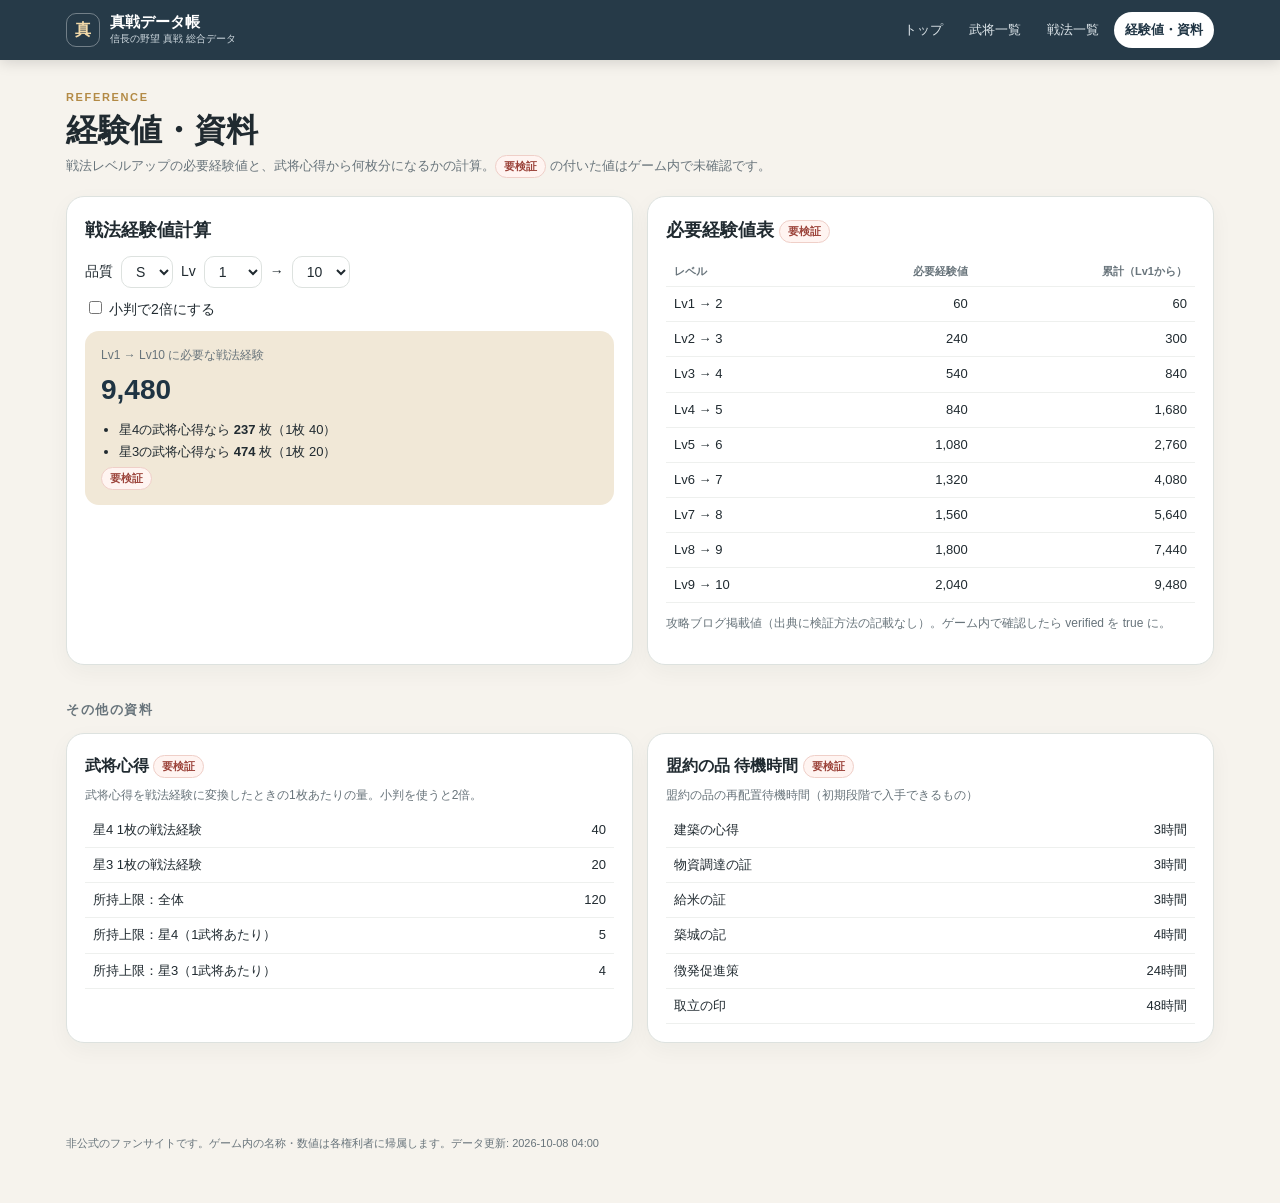
==== exp.html @ afe3e524 "Add Shinsen databook portal: generals, tactics, exp reference, tool links Master data from Qookka pu" ====
<!DOCTYPE html>
<html lang="ja">
<head>
<meta charset="utf-8">
<meta name="viewport" content="width=device-width, initial-scale=1, viewport-fit=cover">
<meta name="robots" content="noindex, nofollow">
<meta name="theme-color" content="#1f3443">
<title>経験値・資料 | 真戦データ帳</title>
<link rel="icon" href="data:image/svg+xml,%3Csvg xmlns=%27http://www.w3.org/2000/svg%27 viewBox=%270 0 64 64%27%3E%3Crect width=%2764%27 height=%2764%27 rx=%2714%27 fill=%27%231f3443%27/%3E%3Ctext x=%2732%27 y=%2745%27 font-size=%2736%27 text-anchor=%27middle%27 fill=%27%23f2d9a8%27 font-weight=%27900%27%3E%E7%9C%9F%3C/text%3E%3C/svg%3E">
<link rel="stylesheet" href="assets/site.css">
</head>
<body>
<main class="wrap">
  <div class="page-head">
    <div class="eyebrow">REFERENCE</div>
    <h1>経験値・資料</h1>
    <p>戦法レベルアップの必要経験値と、武将心得から何枚分になるかの計算。<span class="badge-warn">要検証</span> の付いた値はゲーム内で未確認です。</p>
  </div>

  <div class="grid2">
    <section class="card">
      <h2 style="margin:0 0 10px;font-size:18px">戦法経験値計算</h2>
      <div class="calc">
        <div class="calc-row">
          品質 <select id="grade"></select>
          Lv <select id="from"></select> → <select id="to"></select>
        </div>
        <div class="calc-row">
          <label><input type="checkbox" id="koban"> 小判で2倍にする</label>
        </div>
        <div class="result" id="result"></div>
      </div>
    </section>

    <section class="card">
      <h2 style="margin:0 0 10px;font-size:18px">必要経験値表 <span id="exp-badge"></span></h2>
      <table class="mini" id="exp-table">
        <thead><tr><th>レベル</th><th>必要経験値</th><th>累計（Lv1から）</th></tr></thead>
        <tbody></tbody>
      </table>
      <p class="note" id="exp-note"></p>
    </section>
  </div>

  <h2 class="section-title">その他の資料</h2>
  <div class="grid2" id="others"></div>
</main>

<script type="module">
import { $, esc, loadJSON } from "./assets/site.js";

const ref = await loadJSON("reference.json");
const grades = Object.keys(ref.tacticExp).filter((g) => ref.tacticExp[g].toNext.length);
const badge = (v) => (v ? "" : ' <span class="badge-warn">要検証</span>');

$("#grade").innerHTML = grades.map((g) => `<option>${g}</option>`).join("");
const lvOptions = (sel, from, to, value) => {
  sel.innerHTML = Array.from({ length: to - from + 1 }, (_, i) => from + i).map((n) => `<option ${n === value ? "selected" : ""}>${n}</option>`).join("");
};

function table() {
  const g = ref.tacticExp[$("#grade").value];
  let sum = 0;
  $("#exp-table tbody").innerHTML = g.toNext.map((n, i) => {
    sum += n;
    return `<tr><td>Lv${i + 1} → ${i + 2}</td><td>${n.toLocaleString()}</td><td>${sum.toLocaleString()}</td></tr>`;
  }).join("");
  $("#exp-badge").innerHTML = badge(g.verified);
  $("#exp-note").textContent = g.note;
}

function calc() {
  const g = ref.tacticExp[$("#grade").value];
  const from = +$("#from").value, to = +$("#to").value;
  const need = g.toNext.slice(from - 1, Math.max(from - 1, to - 1)).reduce((a, b) => a + b, 0);
  const mul = $("#koban").checked ? 2 : 1;
  const per = ref.kokoroe.expPerCard;
  $("#result").innerHTML = `
    <div class="small muted">Lv${from} → Lv${to} に必要な戦法経験</div>
    <div class="big">${need.toLocaleString()}</div>
    <ul>${Object.entries(per).map(([k, v]) => `<li>${esc(k)}の武将心得なら <b>${Math.ceil(need / (v * mul)).toLocaleString()}</b> 枚（1枚 ${v * mul}）</li>`).join("")}</ul>
    ${badge(g.verified && ref.kokoroe.verified)}`;
}

function resetLv() {
  const max = ref.tacticExp[$("#grade").value].toNext.length + 1;
  lvOptions($("#from"), 1, max, 1);
  lvOptions($("#to"), 1, max, max);
}

$("#grade").addEventListener("change", () => { resetLv(); table(); calc(); });
for (const id of ["#from", "#to", "#koban"]) $(id).addEventListener("change", calc);
resetLv(); table(); calc();

const k = ref.kokoroe, c = ref.itemCooldown;
$("#others").innerHTML = `
  <section class="card">
    <h2 style="margin:0 0 6px;font-size:16px">武将心得${badge(k.verified)}</h2>
    <p class="small muted" style="margin:0 0 8px">${esc(k.note)}</p>
    <table class="mini"><tbody>
      ${Object.entries(k.expPerCard).map(([a, b]) => `<tr><td>${esc(a)} 1枚の戦法経験</td><td>${b}</td></tr>`).join("")}
      ${Object.entries(k.maxStack).map(([a, b]) => `<tr><td>所持上限：${esc(a)}</td><td>${b}</td></tr>`).join("")}
    </tbody></table>
  </section>
  <section class="card">
    <h2 style="margin:0 0 6px;font-size:16px">盟約の品 待機時間${badge(c.verified)}</h2>
    <p class="small muted" style="margin:0 0 8px">${esc(c.note)}</p>
    <table class="mini"><tbody>${c.rows.map(([a, b]) => `<tr><td>${esc(a)}</td><td>${esc(b)}</td></tr>`).join("")}</tbody></table>
  </section>`;
</script>
</body>
</html>
---- assets/site.css ----
:root{
  --paper:#f6f3ed;--surface:#fff;--surface2:#fafaf8;--ink:#202a30;--muted:#68747b;
  --navy:#1f3443;--navy2:#29495d;--gold:#b38a45;--gold-soft:#f1e8d7;--line:#dde2df;
  --warn:#9c443b;--warn-bg:#fff4f1;--ok:#3c6a56;--ok-bg:#eff7f3;
  --shadow:0 12px 30px rgba(24,39,48,.08);--radius:18px;
  --f-oda:#b3423a;--f-toyotomi:#c08a1e;--f-tokugawa:#3a6b3f;--f-takeda:#9a2f2f;--f-uesugi:#2f5d8a;--f-gun:#5d5f66;
}
*{box-sizing:border-box;min-width:0}
html{scroll-behavior:smooth;overflow-x:hidden}
body{margin:0;background:var(--paper);color:var(--ink);font-family:-apple-system,BlinkMacSystemFont,"Segoe UI","Hiragino Sans","Yu Gothic UI","Yu Gothic",Meiryo,sans-serif;line-height:1.7;-webkit-text-size-adjust:100%}
a{color:inherit}
button,input,select{font:inherit;color:inherit}

/* ---------- topbar ---------- */
.topbar{position:sticky;top:0;z-index:50;background:rgba(31,52,67,.97);color:#fff;padding-top:env(safe-area-inset-top);box-shadow:0 2px 14px rgba(0,0,0,.15)}
.topbar-inner{max-width:1180px;margin:auto;min-height:60px;padding:0 16px;display:flex;align-items:center;gap:14px}
.brand{display:flex;align-items:center;gap:10px;text-decoration:none;flex-shrink:0}
.brand-mark{width:34px;height:34px;border:1px solid rgba(255,255,255,.35);border-radius:10px;display:grid;place-items:center;font-weight:900;color:#f2d9a8}
.brand strong{display:block;font-size:15px;line-height:1.15}
.brand small{display:block;color:#cfd9df;font-size:10px}
.nav{display:flex;gap:4px;margin-left:auto;overflow-x:auto;scrollbar-width:none}
.nav::-webkit-scrollbar{display:none}
.nav a{text-decoration:none;font-size:13px;padding:7px 11px;border-radius:999px;white-space:nowrap;color:#dfe7eb}
.nav a:hover{background:rgba(255,255,255,.1)}
.nav a[aria-current=page]{background:#fff;color:var(--navy);font-weight:800}

/* ---------- layout ---------- */
.wrap{max-width:1180px;margin:auto;padding:22px 16px 80px}
.page-head{margin:6px 0 18px}
.eyebrow{font-size:11px;letter-spacing:.15em;color:var(--gold);font-weight:800}
.page-head h1{font-size:clamp(24px,4vw,32px);line-height:1.2;margin:4px 0 6px}
.page-head p{margin:0;color:var(--muted);font-size:13px}
.card{background:var(--surface);border:1px solid var(--line);border-radius:var(--radius);padding:18px;box-shadow:0 7px 22px rgba(28,42,49,.045)}
.muted{color:var(--muted)}
.small{font-size:12px}
.note{font-size:12px;color:var(--muted);margin-top:10px}
.badge-warn{display:inline-block;font-size:11px;font-weight:800;color:var(--warn);background:var(--warn-bg);border:1px solid #efcfc8;border-radius:999px;padding:1px 8px;vertical-align:middle}

/* ---------- hero (top page) ---------- */
.hero{background:linear-gradient(145deg,#1f3443,#31546a);color:#fff;border-radius:26px;padding:clamp(22px,4vw,40px);box-shadow:var(--shadow);position:relative;overflow:hidden}
.hero:after{content:"";position:absolute;width:240px;height:240px;border:1px solid rgba(255,255,255,.09);border-radius:50%;right:-95px;top:-80px;box-shadow:0 0 0 40px rgba(255,255,255,.025),0 0 0 80px rgba(255,255,255,.02)}
.hero .eyebrow{color:#e8c98f}
.hero h1{font-size:clamp(28px,5vw,42px);line-height:1.15;margin:8px 0 10px;position:relative;z-index:1}
.hero p{margin:0;color:#e3eaee;max-width:640px;position:relative;z-index:1}
.hero-stats{display:flex;flex-wrap:wrap;gap:8px;margin-top:18px;position:relative;z-index:1}
.hero-stats span{background:rgba(255,255,255,.11);border:1px solid rgba(255,255,255,.16);padding:6px 11px;border-radius:999px;font-size:12px}
.section-title{font-size:13px;letter-spacing:.12em;color:var(--muted);font-weight:800;margin:34px 0 12px}
.tiles{display:grid;grid-template-columns:repeat(auto-fill,minmax(250px,1fr));gap:12px}
.tile{display:flex;flex-direction:column;gap:6px;text-decoration:none;background:var(--surface);border:1px solid var(--line);border-radius:var(--radius);padding:18px;box-shadow:0 7px 22px rgba(28,42,49,.045);transition:.15s;position:relative}
.tile:hover{border-color:#c4a56f;transform:translateY(-2px);box-shadow:var(--shadow)}
.tile-icon{width:40px;height:40px;border-radius:12px;background:var(--gold-soft);color:var(--gold);display:grid;place-items:center;font-size:20px;font-weight:900}
.tile strong{font-size:16px}
.tile span{font-size:12px;color:var(--muted)}
.tile.ext:after{content:"↗";position:absolute;right:16px;top:14px;color:var(--muted);font-size:14px}

/* ---------- filters ---------- */
.filters{display:grid;gap:10px;margin-bottom:14px}
.frow{display:flex;flex-wrap:wrap;align-items:center;gap:6px}
.frow > label{font-size:11px;font-weight:800;color:var(--muted);width:52px;flex-shrink:0}
.chip{border:1px solid var(--line);background:var(--surface2);border-radius:999px;padding:4px 11px;font-size:12px;cursor:pointer;line-height:1.5}
.chip:hover{border-color:#c4a56f}
.chip[aria-pressed=true]{background:var(--navy);border-color:var(--navy);color:#fff;font-weight:700}
.search{flex:1;min-width:200px;border:1px solid var(--line);border-radius:12px;padding:8px 12px;background:#fff;font-size:14px}
.search:focus,.chip:focus-visible,select:focus{outline:2px solid var(--gold);outline-offset:1px}
.toolbar{display:flex;flex-wrap:wrap;align-items:center;gap:10px;margin:4px 0 10px}
.count{font-size:12px;color:var(--muted);margin-left:auto}
.lv-ctl{display:flex;align-items:center;gap:8px;font-size:12px;background:#fff;border:1px solid var(--line);border-radius:12px;padding:5px 10px}
.lv-ctl input[type=range]{width:140px;accent-color:var(--navy)}
.lv-ctl output{font-weight:800;min-width:42px}
.seg{display:inline-flex;border:1px solid var(--line);border-radius:10px;overflow:hidden;background:#fff}
.seg button{border:0;background:none;padding:5px 11px;font-size:12px;cursor:pointer}
.seg button[aria-pressed=true]{background:var(--navy);color:#fff;font-weight:700}

/* ---------- table ---------- */
.table-wrap{overflow:auto;border:1px solid var(--line);border-radius:var(--radius);background:#fff;max-height:calc(100vh - 140px)}
table.data{border-collapse:separate;border-spacing:0;width:100%;font-size:13px}
table.data th,table.data td{padding:8px 10px;border-bottom:1px solid #eef0ee;white-space:nowrap;text-align:left}
table.data thead th{position:sticky;top:0;background:#f3f1ec;font-size:11px;color:#4b5960;z-index:2;cursor:pointer;user-select:none}
table.data thead th.num,table.data td.num{text-align:right;font-variant-numeric:tabular-nums}
table.data thead th[aria-sort=ascending]:after{content:" ▲";color:var(--gold)}
table.data thead th[aria-sort=descending]:after{content:" ▼";color:var(--gold)}
table.data tbody tr{cursor:pointer}
table.data tbody tr:hover td{background:#faf7f0}
table.data td.name{font-weight:800;position:sticky;left:0;background:#fff;z-index:1}
table.data thead th.name{position:sticky;left:0;z-index:3}
table.data tbody tr:hover td.name{background:#faf7f0}
td .kana{display:block;font-size:10px;color:var(--muted);font-weight:400;line-height:1.2}
td .growth{font-size:10px;color:var(--muted);margin-left:3px}
.na{color:#b8bfc2}
.stars{color:var(--gold);letter-spacing:-1px;font-size:12px}
.fac{display:inline-block;font-size:11px;font-weight:800;color:#fff;border-radius:6px;padding:1px 7px}
.fac[data-f=織田]{background:var(--f-oda)}.fac[data-f=豊臣]{background:var(--f-toyotomi)}.fac[data-f=徳川]{background:var(--f-tokugawa)}
.fac[data-f=武田]{background:var(--f-takeda)}.fac[data-f=上杉]{background:var(--f-uesugi)}.fac[data-f=群雄]{background:var(--f-gun)}
.hl{background:var(--gold-soft);font-weight:800}

/* ---------- tactic cards ---------- */
.tlist{display:grid;grid-template-columns:repeat(auto-fill,minmax(340px,1fr));gap:10px}
.tcard{background:#fff;border:1px solid var(--line);border-radius:16px;padding:14px 16px;display:flex;flex-direction:column;gap:8px}
.tcard-head{display:flex;align-items:flex-start;gap:10px}
.grade{flex-shrink:0;width:30px;height:30px;border-radius:9px;display:grid;place-items:center;font-weight:900;color:#fff;background:#8b8f94;font-size:14px}
.grade[data-g=S]{background:linear-gradient(145deg,#c79a4b,#9c7432)}
.grade[data-g=A]{background:linear-gradient(145deg,#8a62b8,#6a4596)}
.grade[data-g=B]{background:linear-gradient(145deg,#4f7fb0,#355f8c)}
.tcard h3{margin:0;font-size:16px;line-height:1.3}
.tcard h3 small{display:block;font-size:10px;color:var(--muted);font-weight:400}
.tags{display:flex;flex-wrap:wrap;gap:4px;margin-left:auto;justify-content:flex-end}
.tag{font-size:11px;border-radius:6px;padding:1px 7px;background:#eef1f0;color:#3f4c53;white-space:nowrap}
.tag.kind{background:var(--navy);color:#fff;font-weight:700}
.tag.rate{background:var(--gold-soft);color:#7a5a24;font-weight:800}
.tag.src{background:#fff;border:1px solid var(--line)}
.tdesc{font-size:13px;line-height:1.75;white-space:pre-line}
.tmeta{display:flex;flex-wrap:wrap;gap:4px 14px;font-size:11px;color:var(--muted);border-top:1px dashed var(--line);padding-top:8px}
.tmeta b{color:var(--ink);font-weight:700}
.troops{display:inline-flex;gap:3px}
.troops i{font-style:normal;font-size:10px;border:1px solid var(--line);border-radius:4px;padding:0 4px;color:var(--muted)}
.troops i.on{border-color:var(--navy2);color:var(--navy2);font-weight:800}
.more{border:0;background:none;color:var(--navy2);font-size:12px;cursor:pointer;padding:0;text-align:left;font-weight:700}

/* ---------- dialog ---------- */
dialog{border:0;border-radius:22px;padding:0;max-width:720px;width:calc(100% - 24px);box-shadow:0 30px 80px rgba(0,0,0,.3);color:var(--ink)}
dialog::backdrop{background:rgba(20,30,38,.55)}
.dlg-head{background:linear-gradient(145deg,#1f3443,#31546a);color:#fff;padding:20px 22px;position:relative}
.dlg-head h2{margin:2px 0 4px;font-size:24px}
.dlg-head .kana{color:#cfd9df;font-size:12px}
.dlg-close{position:absolute;right:14px;top:14px;border:1px solid rgba(255,255,255,.35);background:rgba(255,255,255,.1);color:#fff;border-radius:10px;width:36px;height:36px;cursor:pointer;font-size:16px}
.dlg-body{padding:18px 22px 22px;display:grid;gap:18px;max-height:70vh;overflow:auto}
.dlg-body h3{font-size:14px;margin:0 0 8px;padding-left:10px;border-left:3px solid var(--gold)}
.kv{display:flex;flex-wrap:wrap;gap:6px}
.kv span{font-size:12px;background:rgba(255,255,255,.12);border:1px solid rgba(255,255,255,.2);border-radius:999px;padding:2px 10px}
table.mini{border-collapse:collapse;width:100%;font-size:13px}
table.mini th,table.mini td{padding:6px 8px;border-bottom:1px solid #eef0ee;text-align:right;font-variant-numeric:tabular-nums}
table.mini th:first-child,table.mini td:first-child{text-align:left}
table.mini thead th{font-size:11px;color:var(--muted);font-weight:700}
.trait{display:grid;grid-template-columns:52px 1fr;gap:8px;font-size:13px;padding:6px 0;border-bottom:1px solid #eef0ee}
.trait .rk{font-size:11px;font-weight:800;color:var(--gold)}
.trait b{display:block}
.trait p{margin:0;color:#4b5960;font-size:12px}

/* ---------- exp page ---------- */
.grid2{display:grid;grid-template-columns:1fr 1fr;gap:14px}
.calc{display:grid;gap:10px}
.calc-row{display:flex;flex-wrap:wrap;align-items:center;gap:8px;font-size:14px}
.calc select,.calc input[type=number]{border:1px solid var(--line);border-radius:10px;padding:6px 10px;background:#fff;width:auto}
.calc input[type=number]{width:90px}
.result{background:var(--gold-soft);border-radius:14px;padding:14px 16px}
.result .big{font-size:28px;font-weight:900;color:var(--navy)}
.result ul{margin:6px 0 0;padding-left:18px;font-size:13px}

.empty{padding:40px;text-align:center;color:var(--muted)}
footer{max-width:1180px;margin:0 auto;padding:0 16px 40px;font-size:11px;color:var(--muted)}

@media (max-width:760px){
  .topbar-inner{flex-wrap:wrap;padding:8px 12px;gap:6px}
  .nav{margin-left:0;width:100%}
  .brand small{display:none}
  .grid2{grid-template-columns:1fr}
  .tlist{grid-template-columns:1fr}
  .frow > label{width:100%}
  .table-wrap{max-height:none}
}
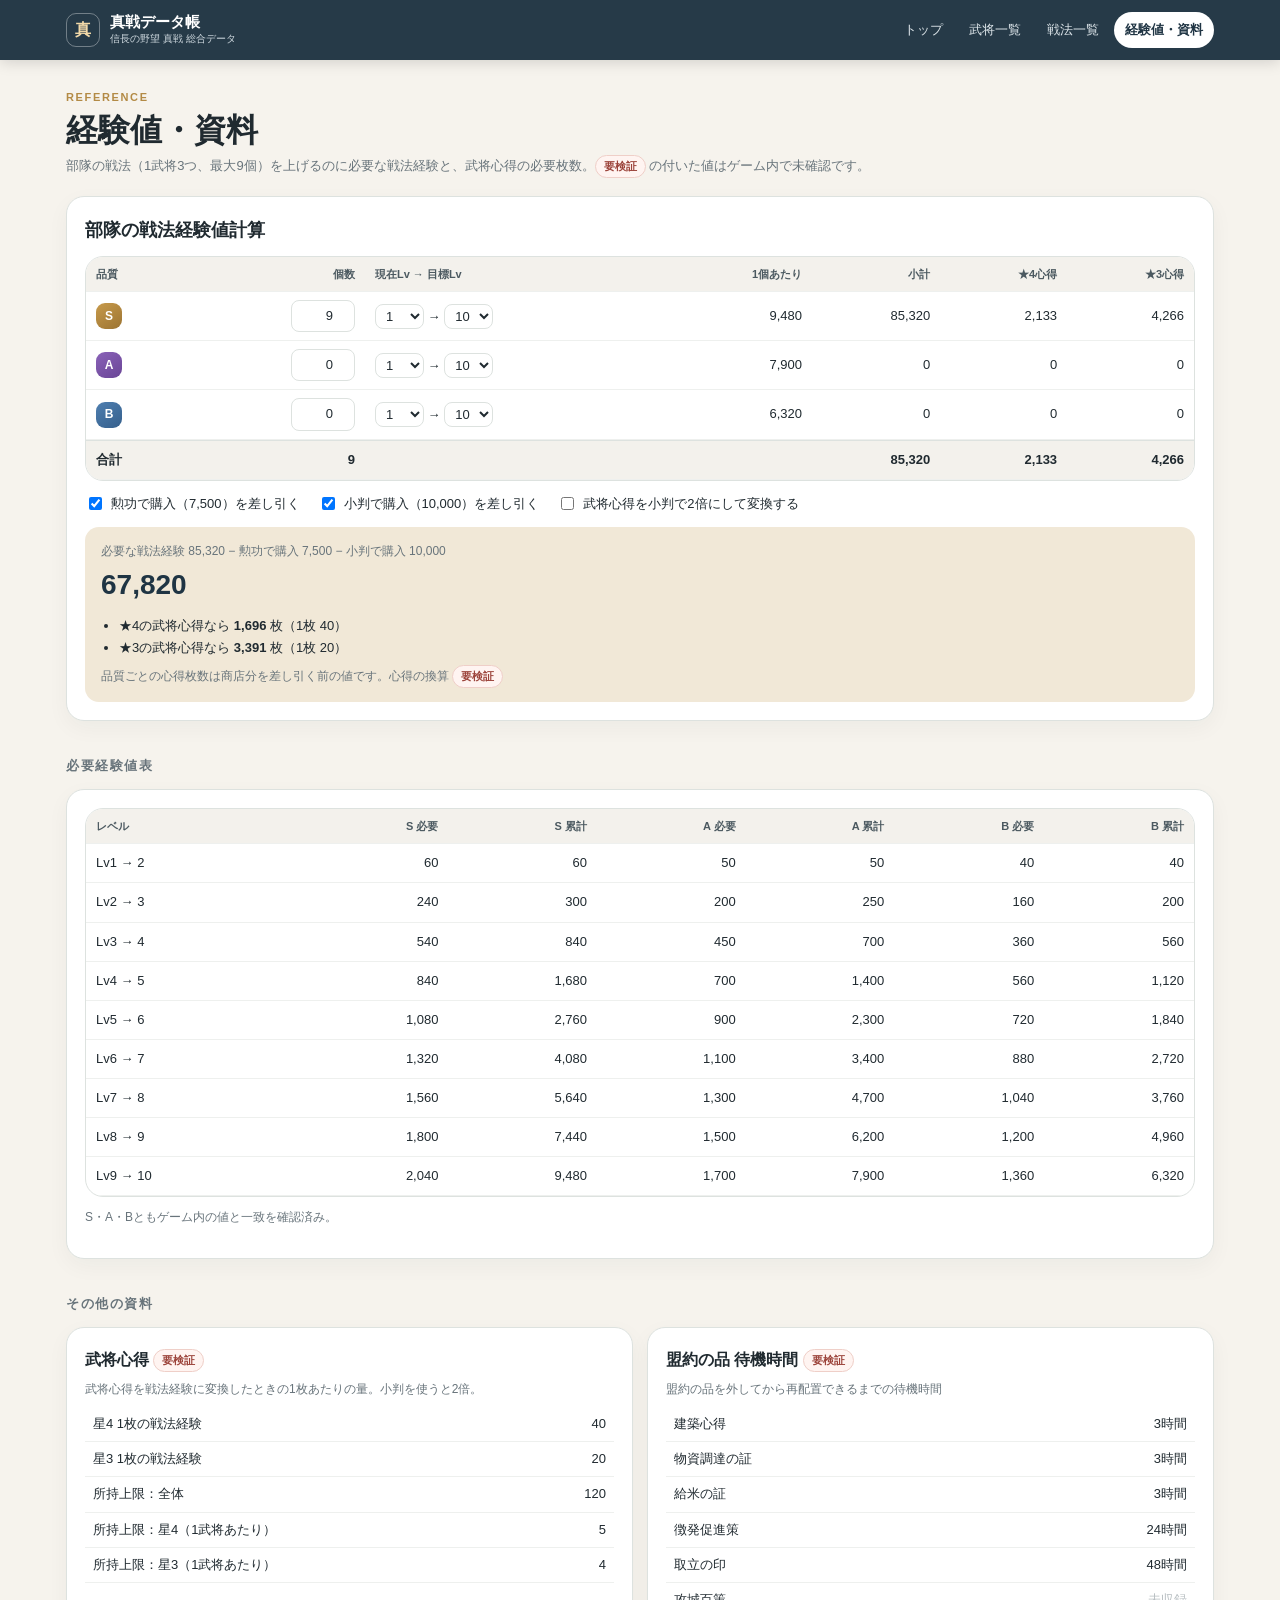
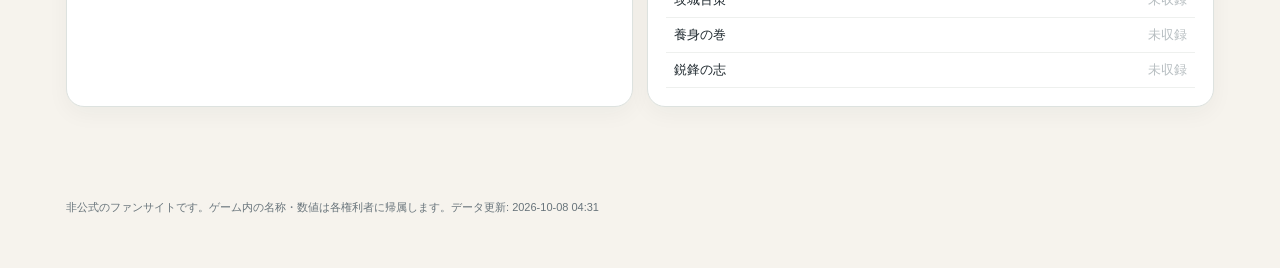
==== commit 141a28b1: "Exp page: per-quality calculator for up to 9 tactics with shop exp - S/A/B exp tables (confirmed aga" ====
--- a/exp.html
+++ b/exp.html
@@ -14,33 +14,36 @@
   <div class="page-head">
     <div class="eyebrow">REFERENCE</div>
     <h1>経験値・資料</h1>
-    <p>戦法レベルアップの必要経験値と、武将心得から何枚分になるかの計算。<span class="badge-warn">要検証</span> の付いた値はゲーム内で未確認です。</p>
+    <p>部隊の戦法（1武将3つ、最大9個）を上げるのに必要な戦法経験と、武将心得の必要枚数。<span class="badge-warn">要検証</span> の付いた値はゲーム内で未確認です。</p>
   </div>
 
-  <div class="grid2">
-    <section class="card">
-      <h2 style="margin:0 0 10px;font-size:18px">戦法経験値計算</h2>
-      <div class="calc">
-        <div class="calc-row">
-          品質 <select id="grade"></select>
-          Lv <select id="from"></select> → <select id="to"></select>
-        </div>
-        <div class="calc-row">
-          <label><input type="checkbox" id="koban"> 小判で2倍にする</label>
-        </div>
-        <div class="result" id="result"></div>
-      </div>
-    </section>
+  <section class="card">
+    <h2 style="margin:0 0 10px;font-size:18px">部隊の戦法経験値計算</h2>
+    <div class="table-wrap" style="max-height:none">
+      <table class="data calc-table" id="calc">
+        <thead><tr>
+          <th>品質</th><th class="num">個数</th><th>現在Lv → 目標Lv</th>
+          <th class="num">1個あたり</th><th class="num">小計</th><th class="num">★4心得</th><th class="num">★3心得</th>
+        </tr></thead>
+        <tbody></tbody>
+        <tfoot></tfoot>
+      </table>
+    </div>
+    <p class="note" id="count-warn" hidden></p>
+    <div class="calc-opts">
+      <div id="shop"></div>
+      <label class="toggle"><input type="checkbox" id="koban"> 武将心得を小判で2倍にして変換する</label>
+    </div>
+    <div class="result" id="result"></div>
+  </section>
 
-    <section class="card">
-      <h2 style="margin:0 0 10px;font-size:18px">必要経験値表 <span id="exp-badge"></span></h2>
-      <table class="mini" id="exp-table">
-        <thead><tr><th>レベル</th><th>必要経験値</th><th>累計（Lv1から）</th></tr></thead>
-        <tbody></tbody>
-      </table>
-      <p class="note" id="exp-note"></p>
-    </section>
-  </div>
+  <h2 class="section-title">必要経験値表 <span id="exp-badge"></span></h2>
+  <section class="card">
+    <div class="table-wrap" style="max-height:none">
+      <table class="data" id="exp-table"><thead></thead><tbody></tbody></table>
+    </div>
+    <p class="note" id="exp-note"></p>
+  </section>
 
   <h2 class="section-title">その他の資料</h2>
   <div class="grid2" id="others"></div>
@@ -50,48 +53,79 @@
 import { $, esc, loadJSON } from "./assets/site.js";
 
 const ref = await loadJSON("reference.json");
-const grades = Object.keys(ref.tacticExp).filter((g) => ref.tacticExp[g].toNext.length);
+const GRADES = Object.keys(ref.tacticExp).filter((g) => ref.tacticExp[g].toNext.length);
+const MAX = ref.maxTactics;
+const per = ref.kokoroe.expPerCard; // { 星4: 40, 星3: 20 }
 const badge = (v) => (v ? "" : ' <span class="badge-warn">要検証</span>');
+const n = (v) => v.toLocaleString();
+const expBetween = (g, from, to) => ref.tacticExp[g].toNext.slice(from - 1, Math.max(from - 1, to - 1)).reduce((a, b) => a + b, 0);
+const lvOpts = (value) => Array.from({ length: 10 }, (_, i) => `<option ${i + 1 === value ? "selected" : ""}>${i + 1}</option>`).join("");
 
-$("#grade").innerHTML = grades.map((g) => `<option>${g}</option>`).join("");
-const lvOptions = (sel, from, to, value) => {
-  sel.innerHTML = Array.from({ length: to - from + 1 }, (_, i) => from + i).map((n) => `<option ${n === value ? "selected" : ""}>${n}</option>`).join("");
-};
+// ---- 入力行（品質ごと）
+const DEFAULT_COUNT = { S: MAX, A: 0, B: 0 };
+$("#calc tbody").innerHTML = GRADES.map((g) => `
+  <tr data-g="${g}">
+    <td><span class="grade" data-g="${g}">${g}</span></td>
+    <td class="num"><input type="number" class="cnt" min="0" max="${MAX}" value="${DEFAULT_COUNT[g] ?? 0}"></td>
+    <td><select class="from">${lvOpts(1)}</select> → <select class="to">${lvOpts(10)}</select></td>
+    <td class="num one"></td><td class="num sub"></td><td class="num k4"></td><td class="num k3"></td>
+  </tr>`).join("");
 
-function table() {
-  const g = ref.tacticExp[$("#grade").value];
-  let sum = 0;
-  $("#exp-table tbody").innerHTML = g.toNext.map((n, i) => {
-    sum += n;
-    return `<tr><td>Lv${i + 1} → ${i + 2}</td><td>${n.toLocaleString()}</td><td>${sum.toLocaleString()}</td></tr>`;
-  }).join("");
-  $("#exp-badge").innerHTML = badge(g.verified);
-  $("#exp-note").textContent = g.note;
-}
+$("#shop").innerHTML = ref.shop.items.map((it, i) => `
+  <label class="toggle"><input type="checkbox" class="shop" data-i="${i}" ${it.default ? "checked" : ""}> ${esc(it.label)}（${n(it.exp)}）を差し引く</label>`).join("");
 
 function calc() {
-  const g = ref.tacticExp[$("#grade").value];
-  const from = +$("#from").value, to = +$("#to").value;
-  const need = g.toNext.slice(from - 1, Math.max(from - 1, to - 1)).reduce((a, b) => a + b, 0);
   const mul = $("#koban").checked ? 2 : 1;
-  const per = ref.kokoroe.expPerCard;
+  const cards = (exp, k) => Math.ceil(exp / (per[k] * mul));
+  let total = 0, count = 0;
+  for (const tr of $("#calc tbody").children) {
+    const g = tr.dataset.g;
+    const c = Math.max(0, Math.min(MAX, +tr.querySelector(".cnt").value || 0));
+    const one = expBetween(g, +tr.querySelector(".from").value, +tr.querySelector(".to").value);
+    const sub = one * c;
+    total += sub;
+    count += c;
+    tr.querySelector(".one").textContent = n(one);
+    tr.querySelector(".sub").textContent = n(sub);
+    tr.querySelector(".k4").textContent = n(cards(sub, "星4"));
+    tr.querySelector(".k3").textContent = n(cards(sub, "星3"));
+  }
+  $("#calc tfoot").innerHTML = `<tr><td><b>合計</b></td><td class="num"><b>${count}</b></td><td></td><td></td>
+    <td class="num"><b>${n(total)}</b></td><td class="num"><b>${n(cards(total, "星4"))}</b></td><td class="num"><b>${n(cards(total, "星3"))}</b></td></tr>`;
+
+  const warn = $("#count-warn");
+  warn.hidden = count <= MAX;
+  warn.innerHTML = `<span class="badge-warn">注意</span> 個数の合計が ${count} 個です（部隊の戦法は最大 ${MAX} 個）。`;
+
+  const shop = [...document.querySelectorAll(".shop")].filter((x) => x.checked).map((x) => ref.shop.items[+x.dataset.i]);
+  const shopExp = shop.reduce((a, it) => a + it.exp, 0);
+  const rest = Math.max(0, total - shopExp);
   $("#result").innerHTML = `
-    <div class="small muted">Lv${from} → Lv${to} に必要な戦法経験</div>
-    <div class="big">${need.toLocaleString()}</div>
-    <ul>${Object.entries(per).map(([k, v]) => `<li>${esc(k)}の武将心得なら <b>${Math.ceil(need / (v * mul)).toLocaleString()}</b> 枚（1枚 ${v * mul}）</li>`).join("")}</ul>
-    ${badge(g.verified && ref.kokoroe.verified)}`;
+    <div class="small muted">必要な戦法経験 ${n(total)}${shop.map((it) => ` − ${esc(it.label)} ${n(it.exp)}`).join("")}</div>
+    <div class="big">${n(rest)}</div>
+    <ul>
+      <li>★4の武将心得なら <b>${n(cards(rest, "星4"))}</b> 枚（1枚 ${per["星4"] * mul}）</li>
+      <li>★3の武将心得なら <b>${n(cards(rest, "星3"))}</b> 枚（1枚 ${per["星3"] * mul}）</li>
+    </ul>
+    ${total < shopExp ? `<p class="small muted" style="margin:6px 0 0">商店の分だけで足ります（${n(shopExp - total)} 余り）。</p>` : ""}
+    <p class="small muted" style="margin:6px 0 0">品質ごとの心得枚数は商店分を差し引く前の値です。心得の換算${badge(ref.kokoroe.verified)}</p>`;
 }
+document.addEventListener("input", (e) => { if (e.target.closest("#calc, .calc-opts")) calc(); });
+document.addEventListener("change", (e) => { if (e.target.closest("#calc, .calc-opts")) calc(); });
+calc();
 
-function resetLv() {
-  const max = ref.tacticExp[$("#grade").value].toNext.length + 1;
-  lvOptions($("#from"), 1, max, 1);
-  lvOptions($("#to"), 1, max, max);
-}
+// ---- 必要経験値表（品質を横に並べる）
+$("#exp-table thead").innerHTML = `<tr><th>レベル</th>${GRADES.map((g) => `<th class="num">${g} 必要</th><th class="num">${g} 累計</th>`).join("")}</tr>`;
+const sums = Object.fromEntries(GRADES.map((g) => [g, 0]));
+$("#exp-table tbody").innerHTML = ref.tacticExp.S.toNext.map((_, i) => `<tr><td>Lv${i + 1} → ${i + 2}</td>${GRADES.map((g) => {
+  const v = ref.tacticExp[g].toNext[i];
+  sums[g] += v;
+  return `<td class="num">${n(v)}</td><td class="num">${n(sums[g])}</td>`;
+}).join("")}</tr>`).join("");
+$("#exp-badge").innerHTML = badge(GRADES.every((g) => ref.tacticExp[g].verified));
+$("#exp-note").textContent = GRADES.every((g) => ref.tacticExp[g].verified) ? "S・A・Bともゲーム内の値と一致を確認済み。" : GRADES.map((g) => `${g}：${ref.tacticExp[g].note}`).join(" ");
 
-$("#grade").addEventListener("change", () => { resetLv(); table(); calc(); });
-for (const id of ["#from", "#to", "#koban"]) $(id).addEventListener("change", calc);
-resetLv(); table(); calc();
-
+// ---- その他の資料
 const k = ref.kokoroe, c = ref.itemCooldown;
 $("#others").innerHTML = `
   <section class="card">
@@ -105,7 +139,7 @@
   <section class="card">
     <h2 style="margin:0 0 6px;font-size:16px">盟約の品 待機時間${badge(c.verified)}</h2>
     <p class="small muted" style="margin:0 0 8px">${esc(c.note)}</p>
-    <table class="mini"><tbody>${c.rows.map(([a, b]) => `<tr><td>${esc(a)}</td><td>${esc(b)}</td></tr>`).join("")}</tbody></table>
+    <table class="mini"><tbody>${c.rows.map(([a, b]) => `<tr><td>${esc(a)}</td><td>${b ? esc(b) : '<span class="na">未収録</span>'}</td></tr>`).join("")}</tbody></table>
   </section>`;
 </script>
 </body>
--- a/assets/site.css
+++ b/assets/site.css
@@ -87,6 +87,11 @@
 td .kana{display:block;font-size:10px;color:var(--muted);font-weight:400;line-height:1.2}
 td .growth{font-size:10px;color:var(--muted);margin-left:3px}
 .na{color:#b8bfc2}
+.lv50only{color:#9aa3a8;font-style:italic}
+.badge-lv50{display:inline-block;font-size:9px;font-weight:700;color:var(--muted);border:1px solid var(--line);border-radius:4px;padding:0 4px;vertical-align:middle;margin-left:2px}
+.kana-q{color:var(--warn);font-weight:800;margin-left:2px;cursor:help}
+.tag.unofficial{background:var(--warn-bg);color:var(--warn);border:1px solid #efcfc8}
+.toggle{display:inline-flex;align-items:center;gap:6px;font-size:12px;color:var(--muted)}
 .stars{color:var(--gold);letter-spacing:-1px;font-size:12px}
 .fac{display:inline-block;font-size:11px;font-weight:800;color:#fff;border-radius:6px;padding:1px 7px}
 .fac[data-f=織田]{background:var(--f-oda)}.fac[data-f=豊臣]{background:var(--f-toyotomi)}.fac[data-f=徳川]{background:var(--f-tokugawa)}
@@ -142,7 +147,16 @@
 .calc-row{display:flex;flex-wrap:wrap;align-items:center;gap:8px;font-size:14px}
 .calc select,.calc input[type=number]{border:1px solid var(--line);border-radius:10px;padding:6px 10px;background:#fff;width:auto}
 .calc input[type=number]{width:90px}
-.result{background:var(--gold-soft);border-radius:14px;padding:14px 16px}
+.result{background:var(--gold-soft);border-radius:14px;padding:14px 16px;margin-top:12px}
+.calc-table td{vertical-align:middle;cursor:default}
+.calc-table tbody tr:hover td{background:#fff}
+.calc-table input[type=number]{width:64px;border:1px solid var(--line);border-radius:8px;padding:4px 6px;text-align:right;background:#fff}
+.calc-table select{border:1px solid var(--line);border-radius:8px;padding:3px 6px;background:#fff}
+.calc-table tfoot td{background:#f3f1ec;border-top:1px solid var(--line)}
+.calc-table .grade{width:26px;height:26px;font-size:12px}
+.calc-opts{display:flex;flex-wrap:wrap;gap:6px 18px;margin-top:12px}
+.calc-opts #shop{display:flex;flex-wrap:wrap;gap:6px 18px}
+.calc-opts .toggle{font-size:13px;color:var(--ink)}
 .result .big{font-size:28px;font-weight:900;color:var(--navy)}
 .result ul{margin:6px 0 0;padding-left:18px;font-size:13px}
 
